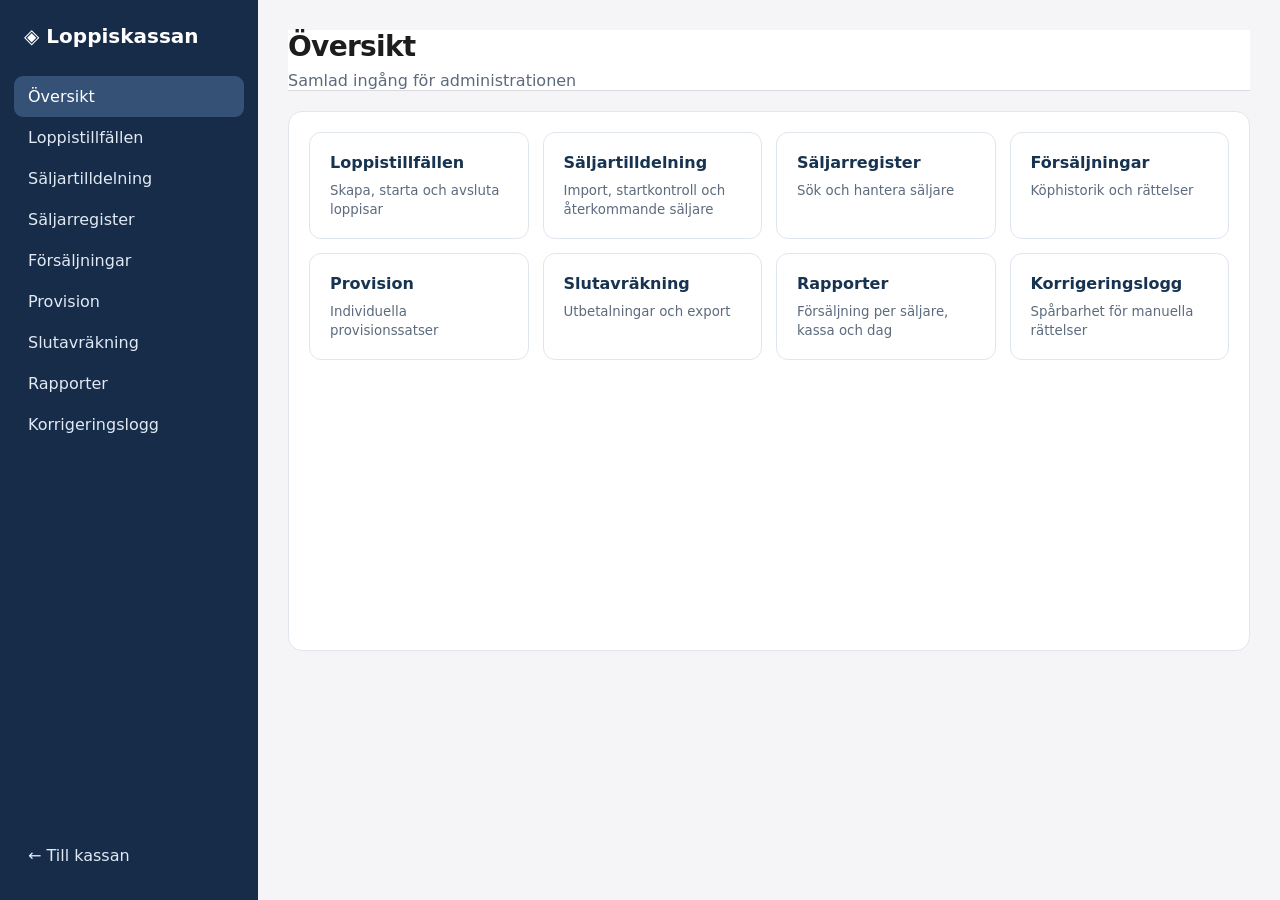
==== static/admin-shell.html @ e8faf249 "Add files via upload" ====
<!doctype html><html lang="sv"><head><meta charset="utf-8"><meta name="viewport" content="width=device-width,initial-scale=1"><title>Loppiskassan · Administration</title><link rel="stylesheet" href="/static/design-system.css"><style>
:root{color-scheme:light}*{box-sizing:border-box}body{margin:0;background:#f4f6fa;color:#1c2b3f;font:16px system-ui,-apple-system,sans-serif}.layout{display:grid;grid-template-columns:258px minmax(0,1fr);min-height:100vh}.sidebar{background:#172c49;color:white;padding:24px 14px;display:flex;flex-direction:column;gap:4px}.brand{font-weight:750;font-size:20px;margin:0 10px 24px}.nav{display:block;color:#e1e9f4;text-decoration:none;border-radius:9px;padding:11px 14px}.nav:hover,.nav[aria-current=page]{background:#355276;color:white}.spacer{flex:1}.main{min-width:0;padding:30px;max-width:1500px;width:100%;margin:0 auto}.top{display:flex;align-items:center;justify-content:space-between;gap:12px;margin-bottom:20px}.top h1{font-size:28px;margin:0}.desc{color:#5d6a7a;margin:7px 0 0}.content{background:white;border-radius:14px;padding:20px;min-height:60vh;border:1px solid #e1e6ed}.frame{width:100%;border:0;min-height:850px;display:block}.tile{padding:20px;border:1px solid #e0e6ee;border-radius:12px;background:#fff;text-decoration:none;color:#17334f}.tile:hover{background:#f3f7fc}.tiles{display:grid;grid-template-columns:repeat(auto-fit,minmax(210px,1fr));gap:14px}.tile strong{display:block;margin-bottom:8px}.tile small{color:#5c6b7d}.mobile-menu{display:none}@media(max-width:760px){.layout{display:block}.sidebar{padding:12px;display:block}.brand{margin:0 0 10px}.sidebar nav{display:flex;overflow-x:auto;gap:5px}.nav{white-space:nowrap}.spacer{display:none}.main{padding:14px}.top h1{font-size:23px}.content{padding:10px}.frame{min-height:1000px}}
</style></head><body><div class="layout"><aside class="sidebar"><div class="brand">◈ Loppiskassan</div><nav id="nav" aria-label="Administration"></nav><div class="spacer"></div><a class="nav" href="/">← Till kassan</a></aside><main class="main"><header class="top"><div><h1 id="title">Administration</h1><p class="desc" id="description">Hantera loppisens alla funktioner</p></div></header><div class="content" id="content" aria-live="polite"></div></main></div><script>
const views=[["overview", "Översikt", "Samlad ingång för administrationen", ""], ["events", "Loppistillfällen", "Skapa, starta och avsluta loppisar", "/events/module?view=events"], ["assignments", "Säljartilldelning", "Import, startkontroll och återkommande säljare", "/events/module?view=assignments"], ["sellers", "Säljarregister", "Sök och hantera säljare", "/admin/module?view=sellers"], ["sales", "Försäljningar", "Köphistorik och rättelser", "/admin/module?view=sales"], ["rates", "Provision", "Individuella provisionssatser", "/events/module?view=rates"], ["settlement", "Slutavräkning", "Utbetalningar och export", "/events/module?view=settlement"], ["reports", "Rapporter", "Försäljning per säljare, kassa och dag", "/admin/module?view=reports"], ["audit", "Korrigeringslogg", "Spårbarhet för manuella rättelser", "/admin/module?view=audit"]];const nav=document.getElementById('nav'),content=document.getElementById('content');function render(){let key=decodeURIComponent(location.hash.slice(1))||'overview';let entry=views.find(x=>x[0]===key)||views[0];nav.replaceChildren();for(const item of views){const a=document.createElement('a');a.href='#'+item[0];a.className='nav';a.textContent=item[1];if(item[0]===entry[0])a.setAttribute('aria-current','page');nav.append(a)}document.getElementById('title').textContent=entry[1];document.getElementById('description').textContent=entry[2];content.replaceChildren();if(!entry[3]){let tiles=document.createElement('div');tiles.className='tiles';for(const item of views.slice(1)){let a=document.createElement('a');a.className='tile';a.href='#'+item[0];let strong=document.createElement('strong'),small=document.createElement('small');strong.textContent=item[1];small.textContent=item[2];a.append(strong,small);tiles.append(a)}content.append(tiles)}else{let iframe=document.createElement('iframe');iframe.className='frame';iframe.title=entry[1];iframe.src=entry[3];iframe.addEventListener('load',()=>{try{const h=iframe.contentDocument.documentElement.scrollHeight;iframe.style.height=Math.max(650,h+35)+'px'}catch(e){}});content.append(iframe)}}window.addEventListener('hashchange',render);render();
</script></body></html>
---- static/design-system.css ----
/* Shared Loppiskassan UI tokens */
:root{color-scheme:light;--surface:#fff;--background:#f5f5f7;--text:#1d1d1f;--muted:#636366;--accent:#0066cc;font-family:-apple-system,BlinkMacSystemFont,"SF Pro Text",Inter,system-ui,sans-serif}
body{background:var(--background)!important;color:var(--text)!important;line-height:1.5}
h1,h2,h3{letter-spacing:-.025em;line-height:1.2;color:var(--text)}
h1{font-size:clamp(1.65rem,3vw,2.35rem)}h2{font-size:clamp(1.12rem,2vw,1.4rem)}
.card,.panel{background:var(--surface)!important;border:1px solid #e5e5ea!important;border-radius:16px!important;box-shadow:0 3px 18px #0000000e!important}
button,input,select,textarea{font:inherit}button{min-height:44px;border-radius:11px!important;cursor:pointer}button:disabled{opacity:.5;cursor:not-allowed}
input,select,textarea{min-height:44px;border:1px solid #b8b8c0;border-radius:10px;padding:10px 12px;background:#fff;color:var(--text);max-width:100%}
input[type=checkbox],input[type=radio]{min-height:auto;accent-color:var(--accent)}
:where(a,button,input,select,textarea,[tabindex]):focus-visible{outline:3px solid #ff9f0a!important;outline-offset:3px!important}
a{color:var(--accent)}table{border-collapse:collapse;width:100%}th{text-align:left;color:var(--muted);font-size:.85rem}th,td{border-bottom:1px solid #ededf0;padding:12px 10px}
header{background:#fff!important;color:var(--text)!important;border-bottom:1px solid #d9d9df}header a{color:var(--accent)!important}
@media(max-width:760px){main{padding:14px!important}.card{padding:16px!important}table{display:block;overflow-x:auto;-webkit-overflow-scrolling:touch}th,td{white-space:nowrap}header{padding:14px!important}}
@media(prefers-reduced-motion:reduce){*,*::before,*::after{animation-duration:.01ms!important;transition-duration:.01ms!important}}

/* Kassans stegvisa arbetsflöde */
.checkout-steps{display:grid;grid-template-columns:repeat(4,minmax(0,1fr));gap:8px;margin:18px 0 10px}
.step{display:flex;gap:9px;align-items:center;padding:12px;background:#fff;border:1px solid #dddde3;border-radius:12px;font-weight:650;color:#686870}
.step b{display:inline-grid;place-items:center;min-width:28px;height:28px;border-radius:50%;background:#e8e8ed;color:#404045}
.step.active{border-color:#0071e3;background:#eef6ff;color:#004f9e}
.step.active b{background:#0071e3;color:white}
.step.complete{border-color:#aed9bf;color:#176c43;background:#f1faf4}
.step.complete b{background:#176c43;color:white}
.checkout-feedback{background:#fff;border:1px solid #d9d9df;border-left:4px solid #0071e3;border-radius:10px;padding:12px 15px;margin:10px 0 16px;min-height:48px}
.checkout-feedback.warning{border-left-color:#b45f06;background:#fff9ec}
.checkout-feedback.success{border-left-color:#176c43;background:#effaf3}
#paymentSection{scroll-margin-top:18px}
#paymentSection .footer-actions{display:flex}
#finish{width:100%;font-size:1.1rem;padding:15px 20px}
#total{font-variant-numeric:tabular-nums;font-size:clamp(1.6rem,3vw,2.1rem)}
#rows tr.flag{box-shadow:inset 4px 0 #b45f06}
#rows input{min-width:68px}
.checkout-dialog{width:min(95vw,480px);max-height:90vh;overflow:auto}
.checkout-dialog .review-total{font-size:2rem;font-weight:800;font-variant-numeric:tabular-nums;margin:8px 0 14px}
.checkout-dialog .modal-actions{display:flex;gap:10px;flex-wrap:wrap;margin-top:20px}
.checkout-dialog .modal-actions button{flex:1;min-width:145px}
@media(max-width:600px){.checkout-steps{grid-template-columns:repeat(2,minmax(0,1fr))}.step{font-size:.9rem;padding:9px}.checkout-dialog{padding:18px}}

/* Checkout and seller/admin usability refinements */
.seller-summary{display:flex;flex-direction:column;gap:4px;padding:18px 20px;margin:16px 0;background:#f0f6ff;border:1px solid #d9e7fa;border-radius:14px}
.seller-summary span{color:#515c70;font-size:.95rem}
.seller-summary strong{font-size:clamp(1.65rem,4vw,2.25rem);font-variant-numeric:tabular-nums}
#sellerSearch{min-width:min(320px,100%)}
#sellerCount{align-self:center}
tr[hidden]{display:none!important}
#sellerStatus:not(:empty){padding:10px 12px;background:#f0f6ff;border-radius:10px}
@media(max-width:760px){.seller-summary{padding:16px}#sellerSearch{width:100%}}

/* Immediate price validation in checkout */
#rows input.invalid-price,#rows input[aria-invalid="true"]{border:2px solid #b42318!important;background:#fff3f2!important;box-shadow:0 0 0 2px #ffe1df}
.price-error{padding:12px 14px;margin:8px 0 12px;background:#fff3f2;color:#8f1d14;border:1px solid #f2b8b3;border-radius:10px;font-weight:650}
.price-error[hidden]{display:none}
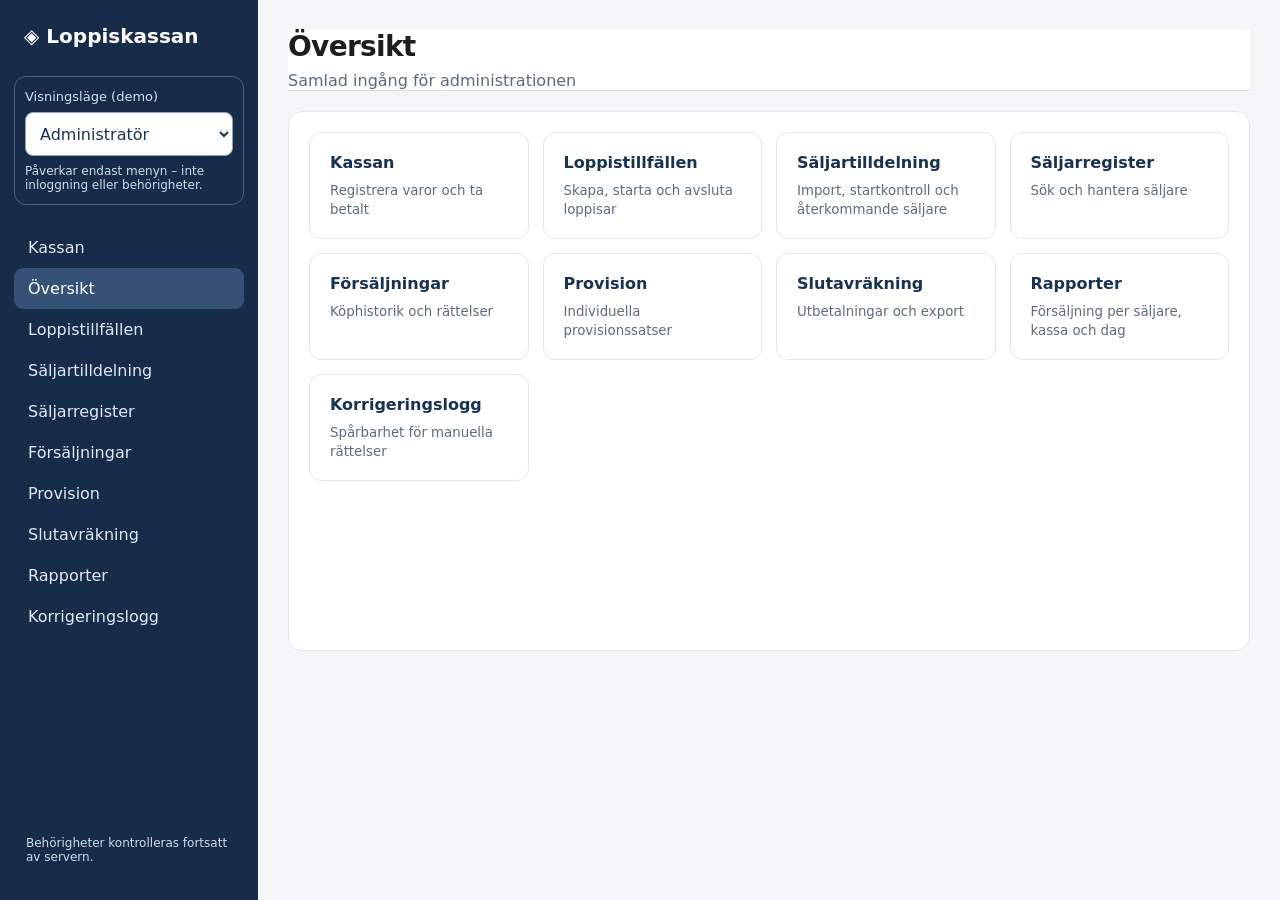
==== commit 7984589b: "Add files via upload" ====
--- a/static/admin-shell.html
+++ b/static/admin-shell.html
@@ -1,5 +1,11 @@
 <!doctype html><html lang="sv"><head><meta charset="utf-8"><meta name="viewport" content="width=device-width,initial-scale=1"><title>Loppiskassan · Administration</title><link rel="stylesheet" href="/static/design-system.css"><style>
-:root{color-scheme:light}*{box-sizing:border-box}body{margin:0;background:#f4f6fa;color:#1c2b3f;font:16px system-ui,-apple-system,sans-serif}.layout{display:grid;grid-template-columns:258px minmax(0,1fr);min-height:100vh}.sidebar{background:#172c49;color:white;padding:24px 14px;display:flex;flex-direction:column;gap:4px}.brand{font-weight:750;font-size:20px;margin:0 10px 24px}.nav{display:block;color:#e1e9f4;text-decoration:none;border-radius:9px;padding:11px 14px}.nav:hover,.nav[aria-current=page]{background:#355276;color:white}.spacer{flex:1}.main{min-width:0;padding:30px;max-width:1500px;width:100%;margin:0 auto}.top{display:flex;align-items:center;justify-content:space-between;gap:12px;margin-bottom:20px}.top h1{font-size:28px;margin:0}.desc{color:#5d6a7a;margin:7px 0 0}.content{background:white;border-radius:14px;padding:20px;min-height:60vh;border:1px solid #e1e6ed}.frame{width:100%;border:0;min-height:850px;display:block}.tile{padding:20px;border:1px solid #e0e6ee;border-radius:12px;background:#fff;text-decoration:none;color:#17334f}.tile:hover{background:#f3f7fc}.tiles{display:grid;grid-template-columns:repeat(auto-fit,minmax(210px,1fr));gap:14px}.tile strong{display:block;margin-bottom:8px}.tile small{color:#5c6b7d}.mobile-menu{display:none}@media(max-width:760px){.layout{display:block}.sidebar{padding:12px;display:block}.brand{margin:0 0 10px}.sidebar nav{display:flex;overflow-x:auto;gap:5px}.nav{white-space:nowrap}.spacer{display:none}.main{padding:14px}.top h1{font-size:23px}.content{padding:10px}.frame{min-height:1000px}}
-</style></head><body><div class="layout"><aside class="sidebar"><div class="brand">◈ Loppiskassan</div><nav id="nav" aria-label="Administration"></nav><div class="spacer"></div><a class="nav" href="/">← Till kassan</a></aside><main class="main"><header class="top"><div><h1 id="title">Administration</h1><p class="desc" id="description">Hantera loppisens alla funktioner</p></div></header><div class="content" id="content" aria-live="polite"></div></main></div><script>
-const views=[["overview", "Översikt", "Samlad ingång för administrationen", ""], ["events", "Loppistillfällen", "Skapa, starta och avsluta loppisar", "/events/module?view=events"], ["assignments", "Säljartilldelning", "Import, startkontroll och återkommande säljare", "/events/module?view=assignments"], ["sellers", "Säljarregister", "Sök och hantera säljare", "/admin/module?view=sellers"], ["sales", "Försäljningar", "Köphistorik och rättelser", "/admin/module?view=sales"], ["rates", "Provision", "Individuella provisionssatser", "/events/module?view=rates"], ["settlement", "Slutavräkning", "Utbetalningar och export", "/events/module?view=settlement"], ["reports", "Rapporter", "Försäljning per säljare, kassa och dag", "/admin/module?view=reports"], ["audit", "Korrigeringslogg", "Spårbarhet för manuella rättelser", "/admin/module?view=audit"]];const nav=document.getElementById('nav'),content=document.getElementById('content');function render(){let key=decodeURIComponent(location.hash.slice(1))||'overview';let entry=views.find(x=>x[0]===key)||views[0];nav.replaceChildren();for(const item of views){const a=document.createElement('a');a.href='#'+item[0];a.className='nav';a.textContent=item[1];if(item[0]===entry[0])a.setAttribute('aria-current','page');nav.append(a)}document.getElementById('title').textContent=entry[1];document.getElementById('description').textContent=entry[2];content.replaceChildren();if(!entry[3]){let tiles=document.createElement('div');tiles.className='tiles';for(const item of views.slice(1)){let a=document.createElement('a');a.className='tile';a.href='#'+item[0];let strong=document.createElement('strong'),small=document.createElement('small');strong.textContent=item[1];small.textContent=item[2];a.append(strong,small);tiles.append(a)}content.append(tiles)}else{let iframe=document.createElement('iframe');iframe.className='frame';iframe.title=entry[1];iframe.src=entry[3];iframe.addEventListener('load',()=>{try{const h=iframe.contentDocument.documentElement.scrollHeight;iframe.style.height=Math.max(650,h+35)+'px'}catch(e){}});content.append(iframe)}}window.addEventListener('hashchange',render);render();
+:root{color-scheme:light}*{box-sizing:border-box}body{margin:0;background:#f4f6fa;color:#1c2b3f;font:16px system-ui,-apple-system,sans-serif}.layout{display:grid;grid-template-columns:258px minmax(0,1fr);min-height:100vh}.sidebar{background:#172c49;color:white;padding:24px 14px;display:flex;flex-direction:column;gap:4px}.brand{font-weight:750;font-size:20px;margin:0 10px 24px}.nav{display:block;color:#e1e9f4;text-decoration:none;border-radius:9px;padding:11px 14px}.nav:hover,.nav[aria-current=page]{background:#355276;color:white}.spacer{flex:1}.main{min-width:0;padding:30px;max-width:1500px;width:100%;margin:0 auto}.top{display:flex;align-items:center;justify-content:space-between;gap:12px;margin-bottom:20px}.top h1{font-size:28px;margin:0}.desc{color:#5d6a7a;margin:7px 0 0}.content{background:white;border-radius:14px;padding:20px;min-height:60vh;border:1px solid #e1e6ed}.frame{width:100%;border:0;min-height:850px;display:block}.tile{padding:20px;border:1px solid #e0e6ee;border-radius:12px;background:#fff;text-decoration:none;color:#17334f}.tile:hover{background:#f3f7fc}.tiles{display:grid;grid-template-columns:repeat(auto-fit,minmax(210px,1fr));gap:14px}.tile strong{display:block;margin-bottom:8px}.tile small{color:#5c6b7d}.rolebox{padding:12px 10px;margin:0 0 18px;border:1px solid #49617f;border-radius:12px}.rolebox label{display:block;color:#d5e2f2;font-size:13px;margin-bottom:8px}.rolebox select{width:100%;padding:10px;border:1px solid #8fa3bc;border-radius:8px;background:#fff;color:#17334f}.rolehint{font-size:12px;color:#d0dbea;margin:8px 0 0}.mobile-menu{display:none}@media(max-width:760px){.layout{display:block}.sidebar{padding:12px;display:block}.brand{margin:0 0 10px}.sidebar nav{display:flex;overflow-x:auto;gap:5px}.nav{white-space:nowrap}.spacer{display:none}.main{padding:14px}.top h1{font-size:23px}.content{padding:10px}.frame{min-height:1000px}}
+</style></head><body><div class="layout"><aside class="sidebar"><div class="brand">◈ Loppiskassan</div><div class="rolebox"><label for="roleSelector">Visningsläge (demo)</label><select id="roleSelector"><option value="admin">Administratör</option><option value="cashier">Kassapersonal</option></select><p class="rolehint">Påverkar endast menyn – inte inloggning eller behörigheter.</p></div><nav id="nav" aria-label="Huvudmeny"></nav><div class="spacer"></div><span class="rolehint" style="padding:12px">Behörigheter kontrolleras fortsatt av servern.</span></aside><main class="main"><header class="top"><div><h1 id="title">Administration</h1><p class="desc" id="description">Hantera loppisens alla funktioner</p></div></header><div class="content" id="content" aria-live="polite"></div></main></div><script>
+const views=[["cashier", "Kassan", "Registrera varor och ta betalt", "/"], ["overview", "Översikt", "Samlad ingång för administrationen", ""], ["events", "Loppistillfällen", "Skapa, starta och avsluta loppisar", "/events/module?view=events"], ["assignments", "Säljartilldelning", "Import, startkontroll och återkommande säljare", "/events/module?view=assignments"], ["sellers", "Säljarregister", "Sök och hantera säljare", "/admin/module?view=sellers"], ["sales", "Försäljningar", "Köphistorik och rättelser", "/admin/module?view=sales"], ["rates", "Provision", "Individuella provisionssatser", "/events/module?view=rates"], ["settlement", "Slutavräkning", "Utbetalningar och export", "/events/module?view=settlement"], ["reports", "Rapporter", "Försäljning per säljare, kassa och dag", "/admin/module?view=reports"], ["audit", "Korrigeringslogg", "Spårbarhet för manuella rättelser", "/admin/module?view=audit"]];const nav=document.getElementById('nav'),content=document.getElementById('content');
+const roleSelector=document.getElementById('roleSelector');
+let role=localStorage.getItem('loppiskassan_demo_role')==='cashier'?'cashier':'admin';
+roleSelector.value=role;
+function allowedViews(){return role==='cashier'?views.filter(v=>v[0]==='cashier'):views;}
+roleSelector.addEventListener('change',()=>{role=roleSelector.value;localStorage.setItem('loppiskassan_demo_role',role);location.hash=role==='cashier'?'cashier':'overview';render();});
+function render(){let available=allowedViews();let key=decodeURIComponent(location.hash.slice(1))||(role==='cashier'?'cashier':'overview');let entry=available.find(x=>x[0]===key)||available[0];nav.replaceChildren();for(const item of available){const a=document.createElement('a');a.href='#'+item[0];a.className='nav';a.textContent=item[1];if(item[0]===entry[0])a.setAttribute('aria-current','page');nav.append(a)}document.getElementById('title').textContent=entry[1];document.getElementById('description').textContent=entry[2];content.replaceChildren();if(!entry[3]){let tiles=document.createElement('div');tiles.className='tiles';for(const item of available.filter(x=>x[0]!=='overview')){let a=document.createElement('a');a.className='tile';a.href='#'+item[0];let strong=document.createElement('strong'),small=document.createElement('small');strong.textContent=item[1];small.textContent=item[2];a.append(strong,small);tiles.append(a)}content.append(tiles)}else{let iframe=document.createElement('iframe');iframe.className='frame';iframe.title=entry[1];iframe.src=entry[3];if(entry[0]==='cashier'){iframe.style.minHeight='1100px';}iframe.addEventListener('load',()=>{try{const h=iframe.contentDocument.documentElement.scrollHeight;iframe.style.height=Math.max(650,h+35)+'px'}catch(e){}});content.append(iframe)}}window.addEventListener('hashchange',render);render();
 </script></body></html>
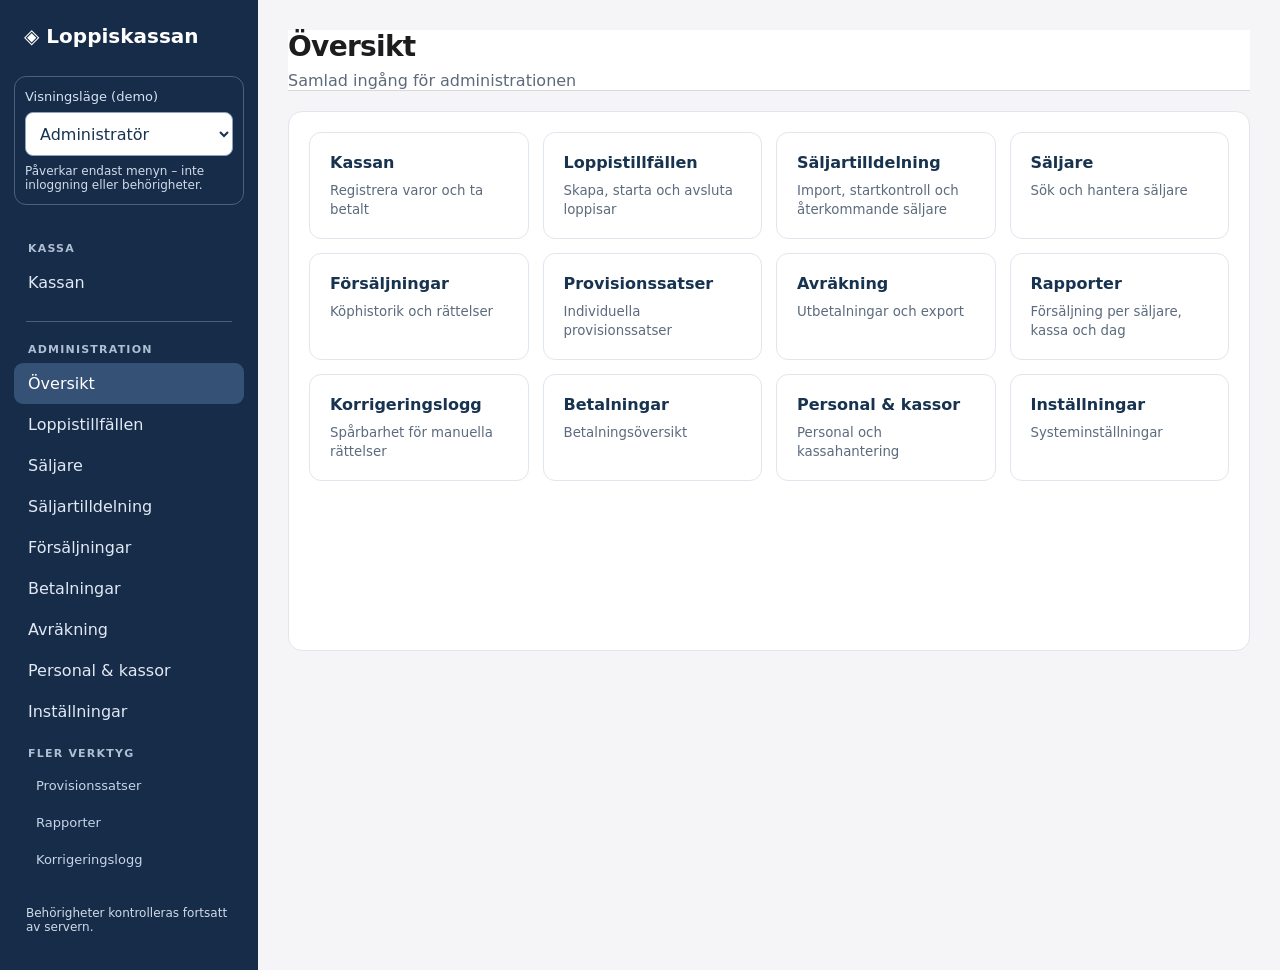
==== commit f93c55fd: "Add files via upload" ====
--- a/static/admin-shell.html
+++ b/static/admin-shell.html
@@ -1,11 +1,11 @@
 <!doctype html><html lang="sv"><head><meta charset="utf-8"><meta name="viewport" content="width=device-width,initial-scale=1"><title>Loppiskassan · Administration</title><link rel="stylesheet" href="/static/design-system.css"><style>
-:root{color-scheme:light}*{box-sizing:border-box}body{margin:0;background:#f4f6fa;color:#1c2b3f;font:16px system-ui,-apple-system,sans-serif}.layout{display:grid;grid-template-columns:258px minmax(0,1fr);min-height:100vh}.sidebar{background:#172c49;color:white;padding:24px 14px;display:flex;flex-direction:column;gap:4px}.brand{font-weight:750;font-size:20px;margin:0 10px 24px}.nav{display:block;color:#e1e9f4;text-decoration:none;border-radius:9px;padding:11px 14px}.nav:hover,.nav[aria-current=page]{background:#355276;color:white}.spacer{flex:1}.main{min-width:0;padding:30px;max-width:1500px;width:100%;margin:0 auto}.top{display:flex;align-items:center;justify-content:space-between;gap:12px;margin-bottom:20px}.top h1{font-size:28px;margin:0}.desc{color:#5d6a7a;margin:7px 0 0}.content{background:white;border-radius:14px;padding:20px;min-height:60vh;border:1px solid #e1e6ed}.frame{width:100%;border:0;min-height:850px;display:block}.tile{padding:20px;border:1px solid #e0e6ee;border-radius:12px;background:#fff;text-decoration:none;color:#17334f}.tile:hover{background:#f3f7fc}.tiles{display:grid;grid-template-columns:repeat(auto-fit,minmax(210px,1fr));gap:14px}.tile strong{display:block;margin-bottom:8px}.tile small{color:#5c6b7d}.rolebox{padding:12px 10px;margin:0 0 18px;border:1px solid #49617f;border-radius:12px}.rolebox label{display:block;color:#d5e2f2;font-size:13px;margin-bottom:8px}.rolebox select{width:100%;padding:10px;border:1px solid #8fa3bc;border-radius:8px;background:#fff;color:#17334f}.rolehint{font-size:12px;color:#d0dbea;margin:8px 0 0}.mobile-menu{display:none}@media(max-width:760px){.layout{display:block}.sidebar{padding:12px;display:block}.brand{margin:0 0 10px}.sidebar nav{display:flex;overflow-x:auto;gap:5px}.nav{white-space:nowrap}.spacer{display:none}.main{padding:14px}.top h1{font-size:23px}.content{padding:10px}.frame{min-height:1000px}}
+:root{color-scheme:light}*{box-sizing:border-box}body{margin:0;background:#f4f6fa;color:#1c2b3f;font:16px system-ui,-apple-system,sans-serif}.layout{display:grid;grid-template-columns:258px minmax(0,1fr);min-height:100vh}.sidebar{background:#172c49;color:white;padding:24px 14px;display:flex;flex-direction:column;gap:4px}.brand{font-weight:750;font-size:20px;margin:0 10px 24px}.nav{display:block;color:#e1e9f4;text-decoration:none;border-radius:9px;padding:11px 14px}.nav:hover,.nav[aria-current=page]{background:#355276;color:white}.spacer{flex:1}.main{min-width:0;padding:30px;max-width:1500px;width:100%;margin:0 auto}.top{display:flex;align-items:center;justify-content:space-between;gap:12px;margin-bottom:20px}.top h1{font-size:28px;margin:0}.desc{color:#5d6a7a;margin:7px 0 0}.content{background:white;border-radius:14px;padding:20px;min-height:60vh;border:1px solid #e1e6ed}.frame{width:100%;border:0;min-height:850px;display:block}.tile{padding:20px;border:1px solid #e0e6ee;border-radius:12px;background:#fff;text-decoration:none;color:#17334f}.tile:hover{background:#f3f7fc}.tiles{display:grid;grid-template-columns:repeat(auto-fit,minmax(210px,1fr));gap:14px}.tile strong{display:block;margin-bottom:8px}.tile small{color:#5c6b7d}.rolebox{padding:12px 10px;margin:0 0 18px;border:1px solid #49617f;border-radius:12px}.rolebox label{display:block;color:#d5e2f2;font-size:13px;margin-bottom:8px}.rolebox select{width:100%;padding:10px;border:1px solid #8fa3bc;border-radius:8px;background:#fff;color:#17334f}.rolehint{font-size:12px;color:#d0dbea;margin:8px 0 0}.nav-section-title{font-size:11px;font-weight:800;letter-spacing:.11em;color:#aebfd4;padding:15px 14px 7px}.nav-divider{height:1px;background:#58708c;margin:18px 12px 6px;opacity:.75}.nav-secondary{font-size:13px;color:#c6d5e8;padding-left:22px}.mobile-menu{display:none}@media(max-width:760px){.layout{display:block}.sidebar{padding:12px;display:block}.brand{margin:0 0 10px}.sidebar nav{display:flex;overflow-x:auto;gap:5px}.nav{white-space:nowrap}.spacer{display:none}.main{padding:14px}.top h1{font-size:23px}.content{padding:10px}.frame{min-height:1000px}}
 </style></head><body><div class="layout"><aside class="sidebar"><div class="brand">◈ Loppiskassan</div><div class="rolebox"><label for="roleSelector">Visningsläge (demo)</label><select id="roleSelector"><option value="admin">Administratör</option><option value="cashier">Kassapersonal</option></select><p class="rolehint">Påverkar endast menyn – inte inloggning eller behörigheter.</p></div><nav id="nav" aria-label="Huvudmeny"></nav><div class="spacer"></div><span class="rolehint" style="padding:12px">Behörigheter kontrolleras fortsatt av servern.</span></aside><main class="main"><header class="top"><div><h1 id="title">Administration</h1><p class="desc" id="description">Hantera loppisens alla funktioner</p></div></header><div class="content" id="content" aria-live="polite"></div></main></div><script>
-const views=[["cashier", "Kassan", "Registrera varor och ta betalt", "/"], ["overview", "Översikt", "Samlad ingång för administrationen", ""], ["events", "Loppistillfällen", "Skapa, starta och avsluta loppisar", "/events/module?view=events"], ["assignments", "Säljartilldelning", "Import, startkontroll och återkommande säljare", "/events/module?view=assignments"], ["sellers", "Säljarregister", "Sök och hantera säljare", "/admin/module?view=sellers"], ["sales", "Försäljningar", "Köphistorik och rättelser", "/admin/module?view=sales"], ["rates", "Provision", "Individuella provisionssatser", "/events/module?view=rates"], ["settlement", "Slutavräkning", "Utbetalningar och export", "/events/module?view=settlement"], ["reports", "Rapporter", "Försäljning per säljare, kassa och dag", "/admin/module?view=reports"], ["audit", "Korrigeringslogg", "Spårbarhet för manuella rättelser", "/admin/module?view=audit"]];const nav=document.getElementById('nav'),content=document.getElementById('content');
+const views=[["cashier", "Kassan", "Registrera varor och ta betalt", "/"], ["overview", "Översikt", "Samlad ingång för administrationen", ""], ["events", "Loppistillfällen", "Skapa, starta och avsluta loppisar", "/events/module?view=events"], ["assignments", "Säljartilldelning", "Import, startkontroll och återkommande säljare", "/events/module?view=assignments"], ["sellers", "Säljare", "Sök och hantera säljare", "/admin/module?view=sellers"], ["sales", "Försäljningar", "Köphistorik och rättelser", "/admin/module?view=sales"], ["rates", "Provisionssatser", "Individuella provisionssatser", "/events/module?view=rates"], ["settlement", "Avräkning", "Utbetalningar och export", "/events/module?view=settlement"], ["reports", "Rapporter", "Försäljning per säljare, kassa och dag", "/admin/module?view=reports"], ["audit", "Korrigeringslogg", "Spårbarhet för manuella rättelser", "/admin/module?view=audit"], ["payments", "Betalningar", "Betalningsöversikt", ""], ["staff", "Personal & kassor", "Personal och kassahantering", ""], ["settings", "Inställningar", "Systeminställningar", ""]];const adminMenu=["overview","events","sellers","assignments","sales","payments","settlement","staff","settings"];const extraViews=["rates","reports","audit"];const nav=document.getElementById('nav'),content=document.getElementById('content');
 const roleSelector=document.getElementById('roleSelector');
 let role=localStorage.getItem('loppiskassan_demo_role')==='cashier'?'cashier':'admin';
 roleSelector.value=role;
 function allowedViews(){return role==='cashier'?views.filter(v=>v[0]==='cashier'):views;}
 roleSelector.addEventListener('change',()=>{role=roleSelector.value;localStorage.setItem('loppiskassan_demo_role',role);location.hash=role==='cashier'?'cashier':'overview';render();});
-function render(){let available=allowedViews();let key=decodeURIComponent(location.hash.slice(1))||(role==='cashier'?'cashier':'overview');let entry=available.find(x=>x[0]===key)||available[0];nav.replaceChildren();for(const item of available){const a=document.createElement('a');a.href='#'+item[0];a.className='nav';a.textContent=item[1];if(item[0]===entry[0])a.setAttribute('aria-current','page');nav.append(a)}document.getElementById('title').textContent=entry[1];document.getElementById('description').textContent=entry[2];content.replaceChildren();if(!entry[3]){let tiles=document.createElement('div');tiles.className='tiles';for(const item of available.filter(x=>x[0]!=='overview')){let a=document.createElement('a');a.className='tile';a.href='#'+item[0];let strong=document.createElement('strong'),small=document.createElement('small');strong.textContent=item[1];small.textContent=item[2];a.append(strong,small);tiles.append(a)}content.append(tiles)}else{let iframe=document.createElement('iframe');iframe.className='frame';iframe.title=entry[1];iframe.src=entry[3];if(entry[0]==='cashier'){iframe.style.minHeight='1100px';}iframe.addEventListener('load',()=>{try{const h=iframe.contentDocument.documentElement.scrollHeight;iframe.style.height=Math.max(650,h+35)+'px'}catch(e){}});content.append(iframe)}}window.addEventListener('hashchange',render);render();
+function render(){let available=allowedViews();let key=decodeURIComponent(location.hash.slice(1))||(role==='cashier'?'cashier':'overview');let entry=available.find(x=>x[0]===key)||available[0];nav.replaceChildren();function label(text){const e=document.createElement('div');e.className='nav-section-title';e.textContent=text;nav.append(e)}function addLink(item,secondary=false){const a=document.createElement('a');a.href='#'+item[0];a.className='nav'+(secondary?' nav-secondary':'');a.textContent=item[1];if(item[0]===entry[0])a.setAttribute('aria-current','page');nav.append(a)}label('KASSA');addLink(views[0]);if(role==='admin'){const line=document.createElement('div');line.className='nav-divider';line.setAttribute('aria-hidden','true');nav.append(line);label('ADMINISTRATION');for(const key of adminMenu){const item=available.find(v=>v[0]===key);if(item)addLink(item)}label('FLER VERKTYG');for(const key of extraViews){const item=available.find(v=>v[0]===key);if(item)addLink(item,true)}}document.getElementById('title').textContent=entry[1];document.getElementById('description').textContent=entry[2];content.replaceChildren();if(!entry[3]){if(entry[0]!=='overview'){const notice=document.createElement('p');notice.textContent='Den här vyn är reserverad för en kommande funktion. Ingen funktionalitet har flyttats hit ännu.';content.append(notice);return}let tiles=document.createElement('div');tiles.className='tiles';for(const item of available.filter(x=>x[0]!=='overview')){let a=document.createElement('a');a.className='tile';a.href='#'+item[0];let strong=document.createElement('strong'),small=document.createElement('small');strong.textContent=item[1];small.textContent=item[2];a.append(strong,small);tiles.append(a)}content.append(tiles)}else{let iframe=document.createElement('iframe');iframe.className='frame';iframe.title=entry[1];iframe.src=entry[3];if(entry[0]==='cashier'){iframe.style.minHeight='1100px';}iframe.addEventListener('load',()=>{try{const h=iframe.contentDocument.documentElement.scrollHeight;iframe.style.height=Math.max(650,h+35)+'px'}catch(e){}});content.append(iframe)}}window.addEventListener('hashchange',render);render();
 </script></body></html>
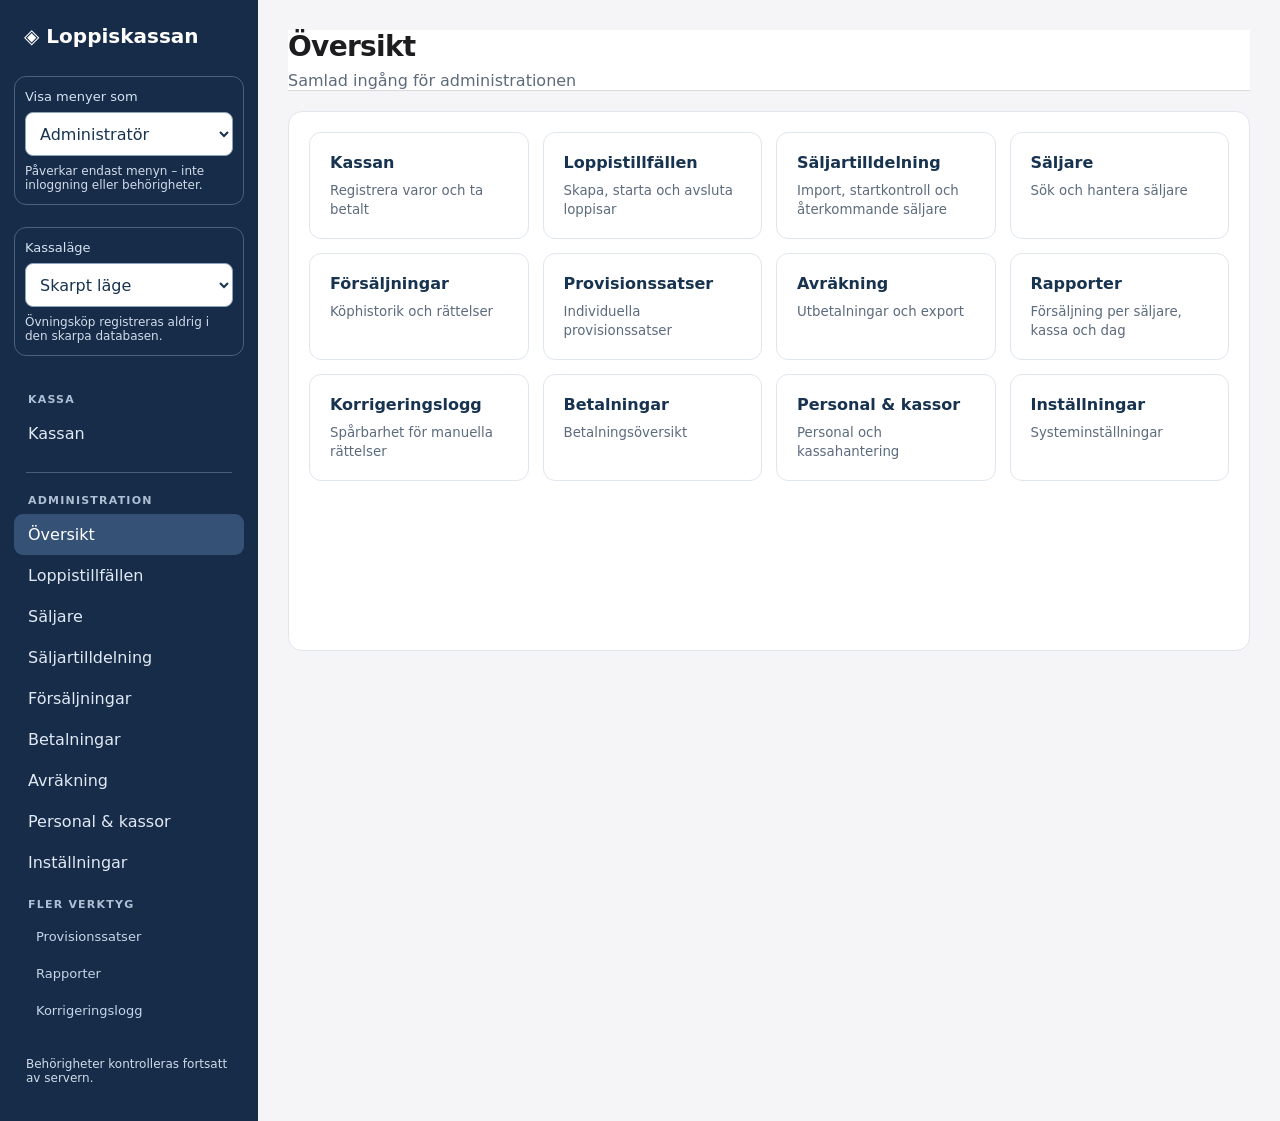
==== commit c618ce21: "Add files via upload" ====
--- a/static/admin-shell.html
+++ b/static/admin-shell.html
@@ -1,11 +1,15 @@
 <!doctype html><html lang="sv"><head><meta charset="utf-8"><meta name="viewport" content="width=device-width,initial-scale=1"><title>Loppiskassan · Administration</title><link rel="stylesheet" href="/static/design-system.css"><style>
 :root{color-scheme:light}*{box-sizing:border-box}body{margin:0;background:#f4f6fa;color:#1c2b3f;font:16px system-ui,-apple-system,sans-serif}.layout{display:grid;grid-template-columns:258px minmax(0,1fr);min-height:100vh}.sidebar{background:#172c49;color:white;padding:24px 14px;display:flex;flex-direction:column;gap:4px}.brand{font-weight:750;font-size:20px;margin:0 10px 24px}.nav{display:block;color:#e1e9f4;text-decoration:none;border-radius:9px;padding:11px 14px}.nav:hover,.nav[aria-current=page]{background:#355276;color:white}.spacer{flex:1}.main{min-width:0;padding:30px;max-width:1500px;width:100%;margin:0 auto}.top{display:flex;align-items:center;justify-content:space-between;gap:12px;margin-bottom:20px}.top h1{font-size:28px;margin:0}.desc{color:#5d6a7a;margin:7px 0 0}.content{background:white;border-radius:14px;padding:20px;min-height:60vh;border:1px solid #e1e6ed}.frame{width:100%;border:0;min-height:850px;display:block}.tile{padding:20px;border:1px solid #e0e6ee;border-radius:12px;background:#fff;text-decoration:none;color:#17334f}.tile:hover{background:#f3f7fc}.tiles{display:grid;grid-template-columns:repeat(auto-fit,minmax(210px,1fr));gap:14px}.tile strong{display:block;margin-bottom:8px}.tile small{color:#5c6b7d}.rolebox{padding:12px 10px;margin:0 0 18px;border:1px solid #49617f;border-radius:12px}.rolebox label{display:block;color:#d5e2f2;font-size:13px;margin-bottom:8px}.rolebox select{width:100%;padding:10px;border:1px solid #8fa3bc;border-radius:8px;background:#fff;color:#17334f}.rolehint{font-size:12px;color:#d0dbea;margin:8px 0 0}.nav-section-title{font-size:11px;font-weight:800;letter-spacing:.11em;color:#aebfd4;padding:15px 14px 7px}.nav-divider{height:1px;background:#58708c;margin:18px 12px 6px;opacity:.75}.nav-secondary{font-size:13px;color:#c6d5e8;padding-left:22px}.mobile-menu{display:none}@media(max-width:760px){.layout{display:block}.sidebar{padding:12px;display:block}.brand{margin:0 0 10px}.sidebar nav{display:flex;overflow-x:auto;gap:5px}.nav{white-space:nowrap}.spacer{display:none}.main{padding:14px}.top h1{font-size:23px}.content{padding:10px}.frame{min-height:1000px}}
-</style></head><body><div class="layout"><aside class="sidebar"><div class="brand">◈ Loppiskassan</div><div class="rolebox"><label for="roleSelector">Visningsläge (demo)</label><select id="roleSelector"><option value="admin">Administratör</option><option value="cashier">Kassapersonal</option></select><p class="rolehint">Påverkar endast menyn – inte inloggning eller behörigheter.</p></div><nav id="nav" aria-label="Huvudmeny"></nav><div class="spacer"></div><span class="rolehint" style="padding:12px">Behörigheter kontrolleras fortsatt av servern.</span></aside><main class="main"><header class="top"><div><h1 id="title">Administration</h1><p class="desc" id="description">Hantera loppisens alla funktioner</p></div></header><div class="content" id="content" aria-live="polite"></div></main></div><script>
+</style></head><body><div class="layout"><aside class="sidebar"><div class="brand">◈ Loppiskassan</div><div class="rolebox"><label for="roleSelector">Visa menyer som</label><select id="roleSelector"><option value="admin">Administratör</option><option value="cashier">Kassapersonal</option></select><p class="rolehint">Påverkar endast menyn – inte inloggning eller behörigheter.</p></div><div class="rolebox"><label for="modeSelector">Kassaläge</label><select id="modeSelector"><option value="live">Skarpt läge</option><option value="demo">Demoläge – utbildning</option></select><p class="rolehint" id="modeHint">Övningsköp registreras aldrig i den skarpa databasen.</p></div><nav id="nav" aria-label="Huvudmeny"></nav><div class="spacer"></div><span class="rolehint" style="padding:12px">Behörigheter kontrolleras fortsatt av servern.</span></aside><main class="main"><header class="top"><div><h1 id="title">Administration</h1><p class="desc" id="description">Hantera loppisens alla funktioner</p></div></header><div class="content" id="content" aria-live="polite"></div></main></div><script>
 const views=[["cashier", "Kassan", "Registrera varor och ta betalt", "/"], ["overview", "Översikt", "Samlad ingång för administrationen", ""], ["events", "Loppistillfällen", "Skapa, starta och avsluta loppisar", "/events/module?view=events"], ["assignments", "Säljartilldelning", "Import, startkontroll och återkommande säljare", "/events/module?view=assignments"], ["sellers", "Säljare", "Sök och hantera säljare", "/admin/module?view=sellers"], ["sales", "Försäljningar", "Köphistorik och rättelser", "/admin/module?view=sales"], ["rates", "Provisionssatser", "Individuella provisionssatser", "/events/module?view=rates"], ["settlement", "Avräkning", "Utbetalningar och export", "/events/module?view=settlement"], ["reports", "Rapporter", "Försäljning per säljare, kassa och dag", "/admin/module?view=reports"], ["audit", "Korrigeringslogg", "Spårbarhet för manuella rättelser", "/admin/module?view=audit"], ["payments", "Betalningar", "Betalningsöversikt", ""], ["staff", "Personal & kassor", "Personal och kassahantering", ""], ["settings", "Inställningar", "Systeminställningar", ""]];const adminMenu=["overview","events","sellers","assignments","sales","payments","settlement","staff","settings"];const extraViews=["rates","reports","audit"];const nav=document.getElementById('nav'),content=document.getElementById('content');
 const roleSelector=document.getElementById('roleSelector');
+const modeSelector=document.getElementById('modeSelector');
+let cashierMode=localStorage.getItem('loppiskassan_cashier_mode')==='demo'?'demo':'live';
+modeSelector.value=cashierMode;
+modeSelector.addEventListener('change',()=>{cashierMode=modeSelector.value;localStorage.setItem('loppiskassan_cashier_mode',cashierMode);location.hash='cashier';render();});
 let role=localStorage.getItem('loppiskassan_demo_role')==='cashier'?'cashier':'admin';
 roleSelector.value=role;
 function allowedViews(){return role==='cashier'?views.filter(v=>v[0]==='cashier'):views;}
 roleSelector.addEventListener('change',()=>{role=roleSelector.value;localStorage.setItem('loppiskassan_demo_role',role);location.hash=role==='cashier'?'cashier':'overview';render();});
-function render(){let available=allowedViews();let key=decodeURIComponent(location.hash.slice(1))||(role==='cashier'?'cashier':'overview');let entry=available.find(x=>x[0]===key)||available[0];nav.replaceChildren();function label(text){const e=document.createElement('div');e.className='nav-section-title';e.textContent=text;nav.append(e)}function addLink(item,secondary=false){const a=document.createElement('a');a.href='#'+item[0];a.className='nav'+(secondary?' nav-secondary':'');a.textContent=item[1];if(item[0]===entry[0])a.setAttribute('aria-current','page');nav.append(a)}label('KASSA');addLink(views[0]);if(role==='admin'){const line=document.createElement('div');line.className='nav-divider';line.setAttribute('aria-hidden','true');nav.append(line);label('ADMINISTRATION');for(const key of adminMenu){const item=available.find(v=>v[0]===key);if(item)addLink(item)}label('FLER VERKTYG');for(const key of extraViews){const item=available.find(v=>v[0]===key);if(item)addLink(item,true)}}document.getElementById('title').textContent=entry[1];document.getElementById('description').textContent=entry[2];content.replaceChildren();if(!entry[3]){if(entry[0]!=='overview'){const notice=document.createElement('p');notice.textContent='Den här vyn är reserverad för en kommande funktion. Ingen funktionalitet har flyttats hit ännu.';content.append(notice);return}let tiles=document.createElement('div');tiles.className='tiles';for(const item of available.filter(x=>x[0]!=='overview')){let a=document.createElement('a');a.className='tile';a.href='#'+item[0];let strong=document.createElement('strong'),small=document.createElement('small');strong.textContent=item[1];small.textContent=item[2];a.append(strong,small);tiles.append(a)}content.append(tiles)}else{let iframe=document.createElement('iframe');iframe.className='frame';iframe.title=entry[1];iframe.src=entry[3];if(entry[0]==='cashier'){iframe.style.minHeight='1100px';}iframe.addEventListener('load',()=>{try{const h=iframe.contentDocument.documentElement.scrollHeight;iframe.style.height=Math.max(650,h+35)+'px'}catch(e){}});content.append(iframe)}}window.addEventListener('hashchange',render);render();
+function render(){let available=allowedViews();let key=decodeURIComponent(location.hash.slice(1))||(role==='cashier'?'cashier':'overview');let entry=available.find(x=>x[0]===key)||available[0];nav.replaceChildren();function label(text){const e=document.createElement('div');e.className='nav-section-title';e.textContent=text;nav.append(e)}function addLink(item,secondary=false){const a=document.createElement('a');a.href='#'+item[0];a.className='nav'+(secondary?' nav-secondary':'');a.textContent=item[1];if(item[0]===entry[0])a.setAttribute('aria-current','page');nav.append(a)}label('KASSA');addLink(views[0]);if(role==='admin'){const line=document.createElement('div');line.className='nav-divider';line.setAttribute('aria-hidden','true');nav.append(line);label('ADMINISTRATION');for(const key of adminMenu){const item=available.find(v=>v[0]===key);if(item)addLink(item)}label('FLER VERKTYG');for(const key of extraViews){const item=available.find(v=>v[0]===key);if(item)addLink(item,true)}}document.getElementById('title').textContent=entry[1];document.getElementById('description').textContent=entry[0]==='cashier'?(cashierMode==='demo'?'Utbildning · inga riktiga köp':'Skarpt läge · riktiga köp'):entry[2];content.replaceChildren();if(!entry[3]){if(entry[0]!=='overview'){const notice=document.createElement('p');notice.textContent='Den här vyn är reserverad för en kommande funktion. Ingen funktionalitet har flyttats hit ännu.';content.append(notice);return}let tiles=document.createElement('div');tiles.className='tiles';for(const item of available.filter(x=>x[0]!=='overview')){let a=document.createElement('a');a.className='tile';a.href='#'+item[0];let strong=document.createElement('strong'),small=document.createElement('small');strong.textContent=item[1];small.textContent=item[2];a.append(strong,small);tiles.append(a)}content.append(tiles)}else{let iframe=document.createElement('iframe');iframe.className='frame';iframe.title=entry[1];iframe.src=entry[0]==='cashier'&&cashierMode==='demo'?'/demo':entry[3];if(entry[0]==='cashier'){iframe.style.minHeight='1100px';}iframe.addEventListener('load',()=>{try{const h=iframe.contentDocument.documentElement.scrollHeight;iframe.style.height=Math.max(650,h+35)+'px'}catch(e){}});content.append(iframe)}}window.addEventListener('hashchange',render);render();
 </script></body></html>
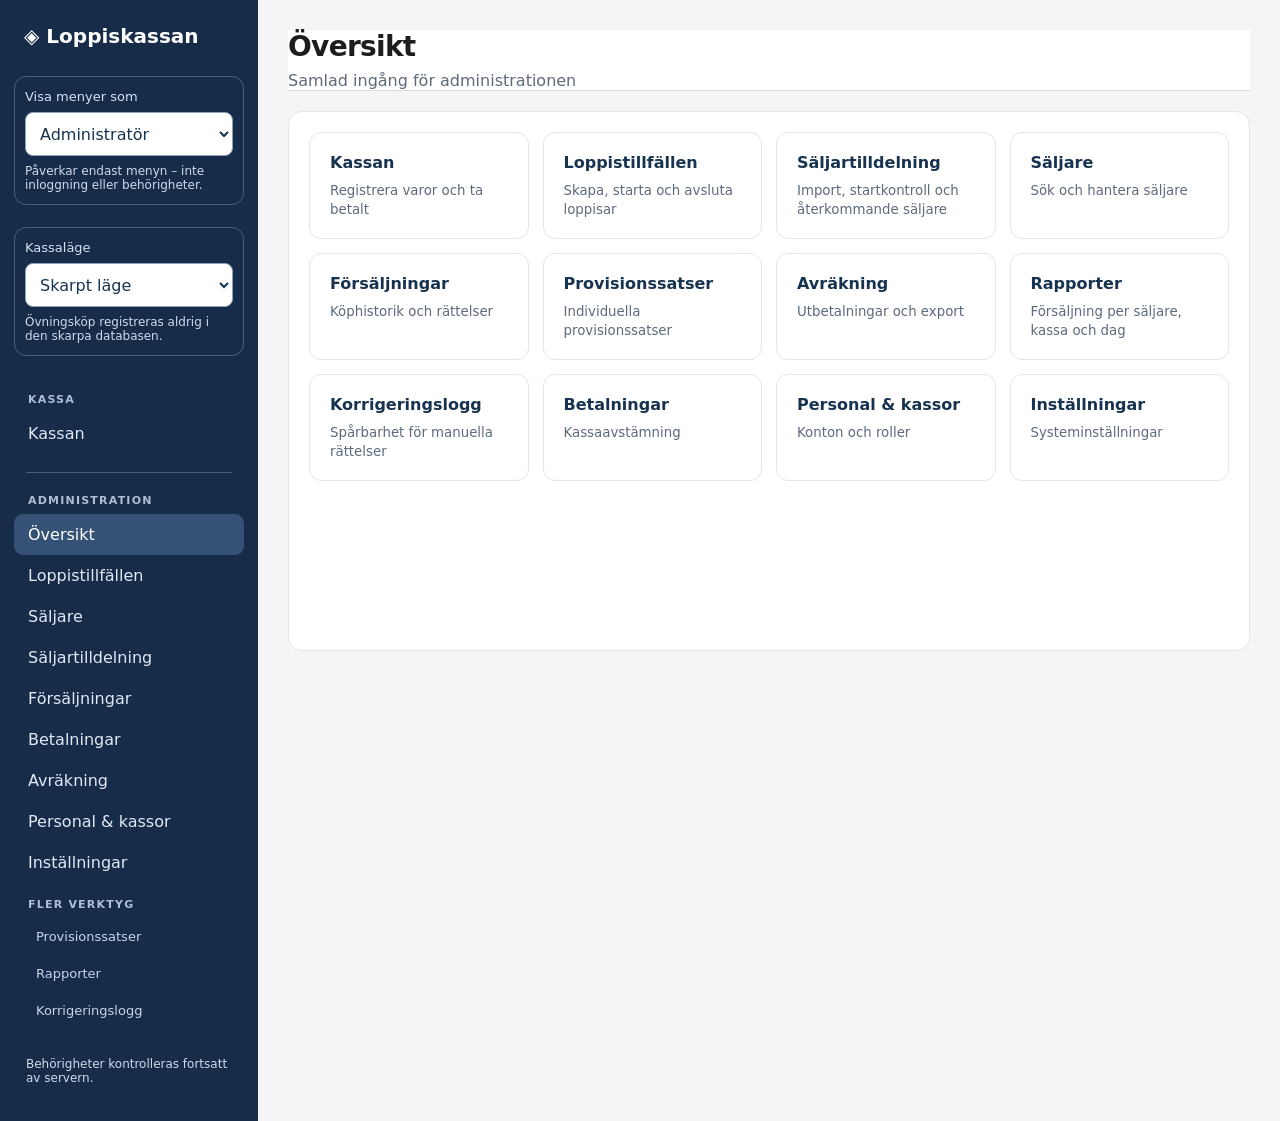
==== commit ca4ec36e: "Add files via upload" ====
--- a/static/admin-shell.html
+++ b/static/admin-shell.html
@@ -1,7 +1,7 @@
 <!doctype html><html lang="sv"><head><meta charset="utf-8"><meta name="viewport" content="width=device-width,initial-scale=1"><title>Loppiskassan · Administration</title><link rel="stylesheet" href="/static/design-system.css"><style>
 :root{color-scheme:light}*{box-sizing:border-box}body{margin:0;background:#f4f6fa;color:#1c2b3f;font:16px system-ui,-apple-system,sans-serif}.layout{display:grid;grid-template-columns:258px minmax(0,1fr);min-height:100vh}.sidebar{background:#172c49;color:white;padding:24px 14px;display:flex;flex-direction:column;gap:4px}.brand{font-weight:750;font-size:20px;margin:0 10px 24px}.nav{display:block;color:#e1e9f4;text-decoration:none;border-radius:9px;padding:11px 14px}.nav:hover,.nav[aria-current=page]{background:#355276;color:white}.spacer{flex:1}.main{min-width:0;padding:30px;max-width:1500px;width:100%;margin:0 auto}.top{display:flex;align-items:center;justify-content:space-between;gap:12px;margin-bottom:20px}.top h1{font-size:28px;margin:0}.desc{color:#5d6a7a;margin:7px 0 0}.content{background:white;border-radius:14px;padding:20px;min-height:60vh;border:1px solid #e1e6ed}.frame{width:100%;border:0;min-height:850px;display:block}.tile{padding:20px;border:1px solid #e0e6ee;border-radius:12px;background:#fff;text-decoration:none;color:#17334f}.tile:hover{background:#f3f7fc}.tiles{display:grid;grid-template-columns:repeat(auto-fit,minmax(210px,1fr));gap:14px}.tile strong{display:block;margin-bottom:8px}.tile small{color:#5c6b7d}.rolebox{padding:12px 10px;margin:0 0 18px;border:1px solid #49617f;border-radius:12px}.rolebox label{display:block;color:#d5e2f2;font-size:13px;margin-bottom:8px}.rolebox select{width:100%;padding:10px;border:1px solid #8fa3bc;border-radius:8px;background:#fff;color:#17334f}.rolehint{font-size:12px;color:#d0dbea;margin:8px 0 0}.nav-section-title{font-size:11px;font-weight:800;letter-spacing:.11em;color:#aebfd4;padding:15px 14px 7px}.nav-divider{height:1px;background:#58708c;margin:18px 12px 6px;opacity:.75}.nav-secondary{font-size:13px;color:#c6d5e8;padding-left:22px}.mobile-menu{display:none}@media(max-width:760px){.layout{display:block}.sidebar{padding:12px;display:block}.brand{margin:0 0 10px}.sidebar nav{display:flex;overflow-x:auto;gap:5px}.nav{white-space:nowrap}.spacer{display:none}.main{padding:14px}.top h1{font-size:23px}.content{padding:10px}.frame{min-height:1000px}}
 </style></head><body><div class="layout"><aside class="sidebar"><div class="brand">◈ Loppiskassan</div><div class="rolebox"><label for="roleSelector">Visa menyer som</label><select id="roleSelector"><option value="admin">Administratör</option><option value="cashier">Kassapersonal</option></select><p class="rolehint">Påverkar endast menyn – inte inloggning eller behörigheter.</p></div><div class="rolebox"><label for="modeSelector">Kassaläge</label><select id="modeSelector"><option value="live">Skarpt läge</option><option value="demo">Demoläge – utbildning</option></select><p class="rolehint" id="modeHint">Övningsköp registreras aldrig i den skarpa databasen.</p></div><nav id="nav" aria-label="Huvudmeny"></nav><div class="spacer"></div><span class="rolehint" style="padding:12px">Behörigheter kontrolleras fortsatt av servern.</span></aside><main class="main"><header class="top"><div><h1 id="title">Administration</h1><p class="desc" id="description">Hantera loppisens alla funktioner</p></div></header><div class="content" id="content" aria-live="polite"></div></main></div><script>
-const views=[["cashier", "Kassan", "Registrera varor och ta betalt", "/"], ["overview", "Översikt", "Samlad ingång för administrationen", ""], ["events", "Loppistillfällen", "Skapa, starta och avsluta loppisar", "/events/module?view=events"], ["assignments", "Säljartilldelning", "Import, startkontroll och återkommande säljare", "/events/module?view=assignments"], ["sellers", "Säljare", "Sök och hantera säljare", "/admin/module?view=sellers"], ["sales", "Försäljningar", "Köphistorik och rättelser", "/admin/module?view=sales"], ["rates", "Provisionssatser", "Individuella provisionssatser", "/events/module?view=rates"], ["settlement", "Avräkning", "Utbetalningar och export", "/events/module?view=settlement"], ["reports", "Rapporter", "Försäljning per säljare, kassa och dag", "/admin/module?view=reports"], ["audit", "Korrigeringslogg", "Spårbarhet för manuella rättelser", "/admin/module?view=audit"], ["payments", "Betalningar", "Betalningsöversikt", ""], ["staff", "Personal & kassor", "Personal och kassahantering", ""], ["settings", "Inställningar", "Systeminställningar", ""]];const adminMenu=["overview","events","sellers","assignments","sales","payments","settlement","staff","settings"];const extraViews=["rates","reports","audit"];const nav=document.getElementById('nav'),content=document.getElementById('content');
+const views=[["cashier", "Kassan", "Registrera varor och ta betalt", "/"], ["overview", "Översikt", "Samlad ingång för administrationen", ""], ["events", "Loppistillfällen", "Skapa, starta och avsluta loppisar", "/events/module?view=events"], ["assignments", "Säljartilldelning", "Import, startkontroll och återkommande säljare", "/events/module?view=assignments"], ["sellers", "Säljare", "Sök och hantera säljare", "/admin/module?view=sellers"], ["sales", "Försäljningar", "Köphistorik och rättelser", "/admin/module?view=sales"], ["rates", "Provisionssatser", "Individuella provisionssatser", "/events/module?view=rates"], ["settlement", "Avräkning", "Utbetalningar och export", "/events/module?view=settlement"], ["reports", "Rapporter", "Försäljning per säljare, kassa och dag", "/admin/module?view=reports"], ["audit", "Korrigeringslogg", "Spårbarhet för manuella rättelser", "/admin/module?view=audit"], ["payments", "Betalningar", "Kassaavstämning", "/register-reconciliation.html"], ["staff", "Personal & kassor", "Konton och roller", "/staff-management.html"], ["settings", "Inställningar", "Systeminställningar", ""]];const adminMenu=["overview","events","sellers","assignments","sales","payments","settlement","staff","settings"];const extraViews=["rates","reports","audit"];const nav=document.getElementById('nav'),content=document.getElementById('content');
 const roleSelector=document.getElementById('roleSelector');
 const modeSelector=document.getElementById('modeSelector');
 let cashierMode=localStorage.getItem('loppiskassan_cashier_mode')==='demo'?'demo':'live';
